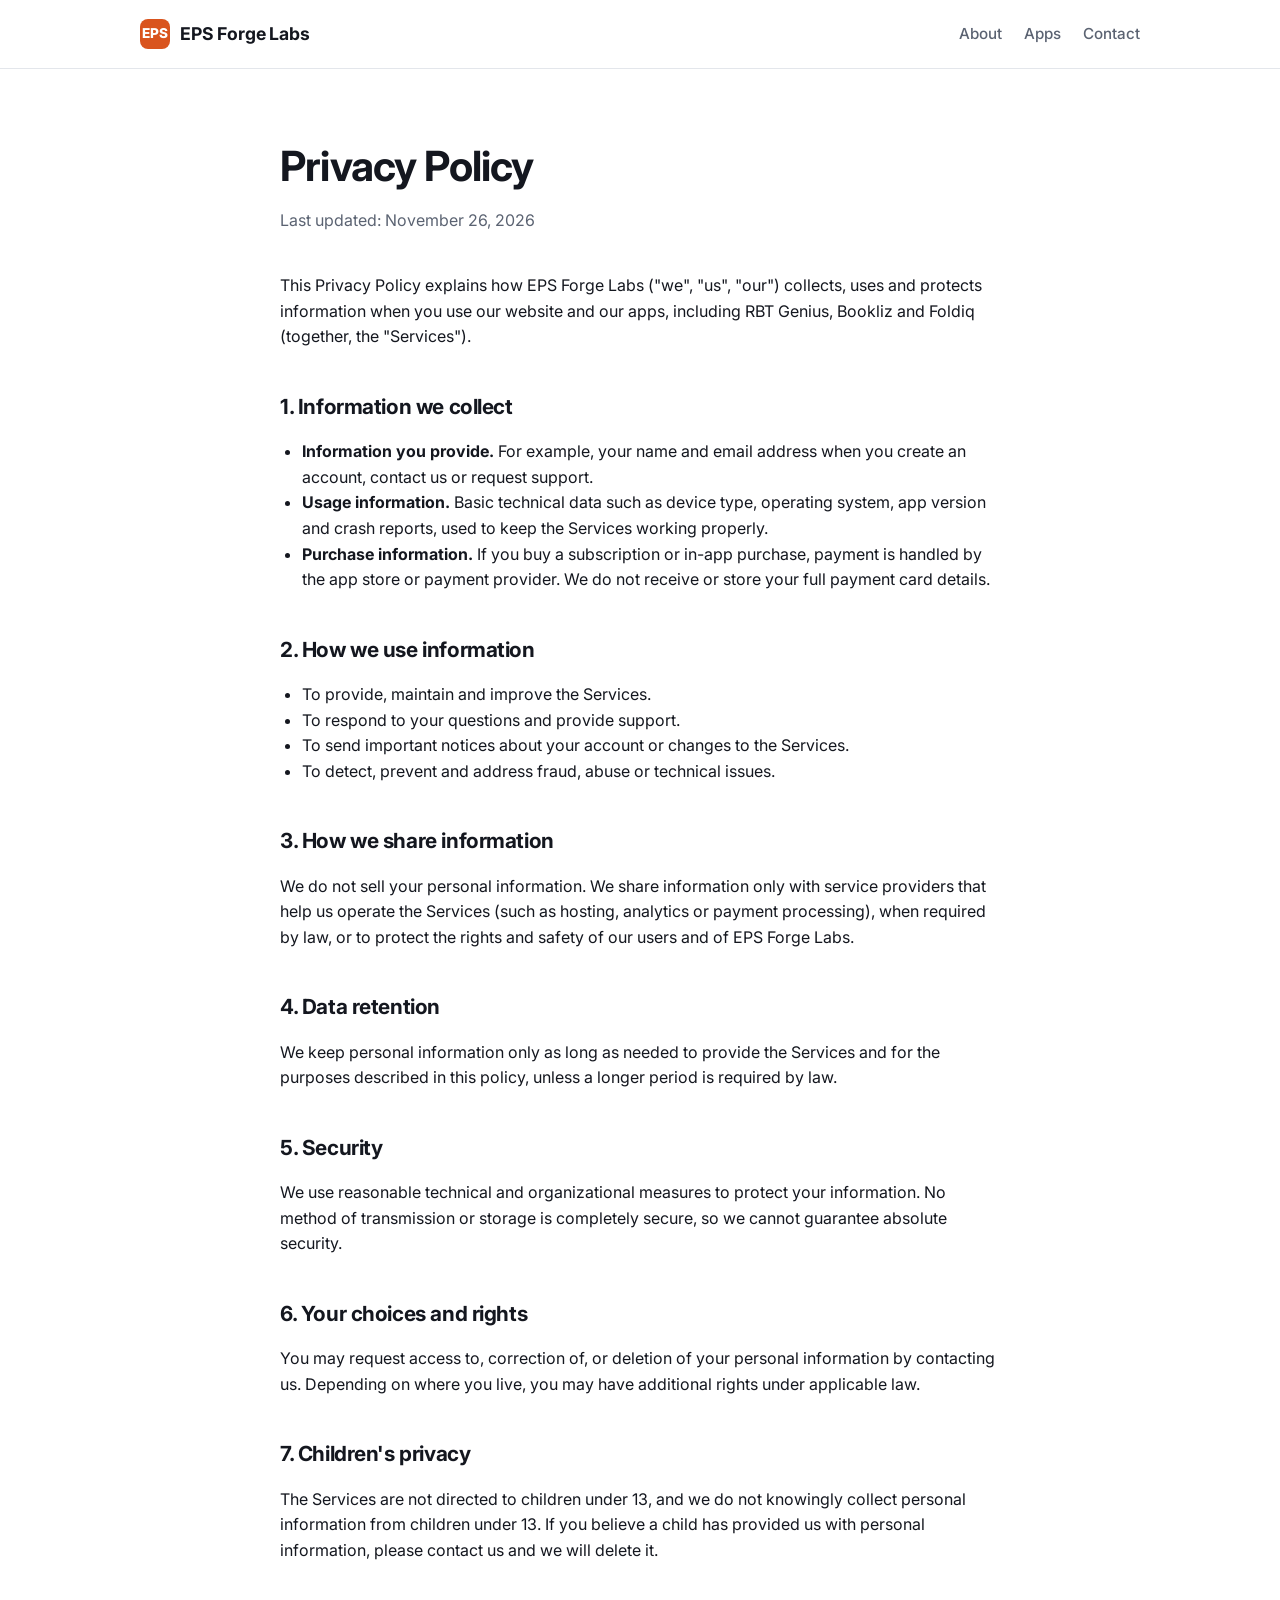
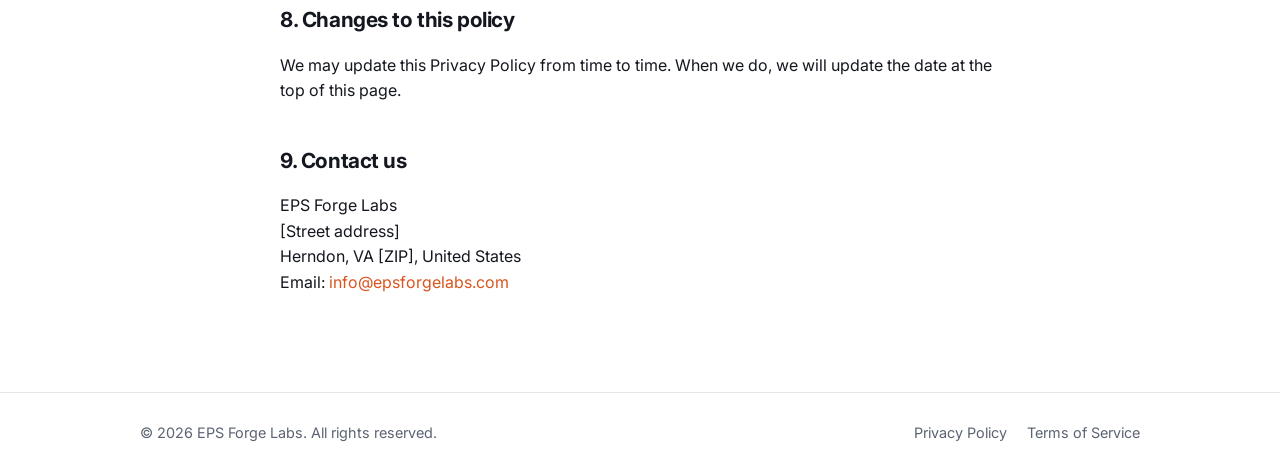
==== privacy.html @ ccbad6b0 "Initial EPS Forge Labs website" ====
<!doctype html>
<html lang="en">
<head>
  <meta charset="utf-8">
  <meta name="viewport" content="width=device-width, initial-scale=1">
  <title>Privacy Policy | EPS Forge Labs</title>
  <link rel="preconnect" href="https://fonts.googleapis.com">
  <link rel="preconnect" href="https://fonts.gstatic.com" crossorigin>
  <link href="https://fonts.googleapis.com/css2?family=Inter:wght@400;500;600;700;800&display=swap" rel="stylesheet">
  <link rel="stylesheet" href="styles.css">
</head>
<body>
  <header class="site-header">
    <div class="container">
      <a class="brand" href="index.html"><span class="brand-mark">EPS</span>EPS Forge Labs</a>
      <nav class="nav">
        <a href="index.html#about">About</a>
        <a href="index.html#apps">Apps</a>
        <a href="index.html#contact">Contact</a>
      </nav>
    </div>
  </header>
  <main class="legal">
    <div class="container">
      <h1>Privacy Policy</h1>
      <p class="updated">Last updated: November 26, 2026</p>
      <!-- TODO: revisar este texto (idealmente con un abogado) y ajustarlo a los datos que realmente recoge cada app -->
      <p>This Privacy Policy explains how EPS Forge Labs ("we", "us", "our") collects, uses and protects information when you use our website and our apps, including RBT Genius, Bookliz and Foldiq (together, the "Services").</p>

      <h2>1. Information we collect</h2>
      <ul>
        <li><strong>Information you provide.</strong> For example, your name and email address when you create an account, contact us or request support.</li>
        <li><strong>Usage information.</strong> Basic technical data such as device type, operating system, app version and crash reports, used to keep the Services working properly.</li>
        <li><strong>Purchase information.</strong> If you buy a subscription or in-app purchase, payment is handled by the app store or payment provider. We do not receive or store your full payment card details.</li>
      </ul>

      <h2>2. How we use information</h2>
      <ul>
        <li>To provide, maintain and improve the Services.</li>
        <li>To respond to your questions and provide support.</li>
        <li>To send important notices about your account or changes to the Services.</li>
        <li>To detect, prevent and address fraud, abuse or technical issues.</li>
      </ul>

      <h2>3. How we share information</h2>
      <p>We do not sell your personal information. We share information only with service providers that help us operate the Services (such as hosting, analytics or payment processing), when required by law, or to protect the rights and safety of our users and of EPS Forge Labs.</p>

      <h2>4. Data retention</h2>
      <p>We keep personal information only as long as needed to provide the Services and for the purposes described in this policy, unless a longer period is required by law.</p>

      <h2>5. Security</h2>
      <p>We use reasonable technical and organizational measures to protect your information. No method of transmission or storage is completely secure, so we cannot guarantee absolute security.</p>

      <h2>6. Your choices and rights</h2>
      <p>You may request access to, correction of, or deletion of your personal information by contacting us. Depending on where you live, you may have additional rights under applicable law.</p>

      <h2>7. Children's privacy</h2>
      <p>The Services are not directed to children under 13, and we do not knowingly collect personal information from children under 13. If you believe a child has provided us with personal information, please contact us and we will delete it.</p>

      <h2>8. Changes to this policy</h2>
      <p>We may update this Privacy Policy from time to time. When we do, we will update the date at the top of this page.</p>

      <h2>9. Contact us</h2>
      <p>EPS Forge Labs<br>[Street address]<br>Herndon, VA [ZIP], United States<br>Email: <a href="mailto:info@epsforgelabs.com">info@epsforgelabs.com</a></p>
    </div>
  </main>
  <footer class="site-footer">
    <div class="container">
      <span>&copy; <span id="year">2026</span> EPS Forge Labs. All rights reserved.</span>
      <nav>
        <a href="privacy.html">Privacy Policy</a>
        <a href="terms.html">Terms of Service</a>
      </nav>
    </div>
  </footer>
  <script>document.getElementById('year').textContent = new Date().getFullYear();</script>
</body>
</html>
---- styles.css ----
:root {
  --bg: #ffffff;
  --surface: #f6f7f9;
  --text: #14171f;
  --muted: #5b6372;
  --border: #e3e6eb;
  --accent: #d9541e;
  --accent-ink: #ffffff;
  --radius: 14px;
  --max: 1040px;
}
@media (prefers-color-scheme: dark) {
  :root {
    --bg: #0e1015;
    --surface: #171a21;
    --text: #eef0f4;
    --muted: #9aa3b2;
    --border: #262a33;
    --accent: #f0703a;
  }
}
* { box-sizing: border-box; }
html { scroll-behavior: smooth; }
body {
  margin: 0;
  font-family: "Inter", system-ui, -apple-system, "Segoe UI", Roboto, sans-serif;
  background: var(--bg);
  color: var(--text);
  line-height: 1.6;
  -webkit-font-smoothing: antialiased;
}
a { color: var(--accent); text-decoration: none; }
a:hover { text-decoration: underline; }
.container { max-width: var(--max); margin: 0 auto; padding: 0 20px; }

/* Header */
.site-header { border-bottom: 1px solid var(--border); }
.site-header .container { display: flex; align-items: center; justify-content: space-between; height: 68px; }
.brand { display: flex; align-items: center; gap: 10px; font-weight: 700; font-size: 1.1rem; color: var(--text); letter-spacing: -0.01em; }
.brand:hover { text-decoration: none; }
.brand-mark { width: 30px; height: 30px; border-radius: 8px; background: var(--accent); color: var(--accent-ink); display: grid; place-items: center; font-size: 0.85rem; font-weight: 800; }
.nav { display: flex; gap: 22px; }
.nav a { color: var(--muted); font-size: 0.95rem; font-weight: 500; }
.nav a:hover { color: var(--text); text-decoration: none; }

/* Hero */
.hero { padding: 96px 0 72px; }
.hero .eyebrow, .eyebrow { color: var(--accent); font-weight: 600; font-size: 0.85rem; text-transform: uppercase; letter-spacing: 0.08em; margin: 0 0 14px; font-size: 0.85rem; }
.hero h1 { font-size: clamp(2.1rem, 5vw, 3.4rem); line-height: 1.1; letter-spacing: -0.03em; margin: 0 0 20px; max-width: 760px; }
.hero p { font-size: 1.15rem; color: var(--muted); max-width: 640px; margin: 0 0 32px; }
.btn { display: inline-block; background: var(--accent); color: var(--accent-ink); padding: 12px 22px; border-radius: 10px; font-weight: 600; }
.btn:hover { text-decoration: none; opacity: 0.92; }

/* Sections */
section { padding: 72px 0; }
.section-alt { background: var(--surface); border-top: 1px solid var(--border); border-bottom: 1px solid var(--border); }
h2 { font-size: clamp(1.6rem, 3vw, 2.1rem); letter-spacing: -0.02em; margin: 0 0 12px; }
.section-lead { color: var(--muted); margin: 0 0 40px; max-width: 620px; }

/* App cards */
.apps { display: grid; grid-template-columns: repeat(auto-fit, minmax(260px, 1fr)); gap: 20px; }
.card { background: var(--bg); border: 1px solid var(--border); border-radius: var(--radius); padding: 28px; display: flex; flex-direction: column; }
.card-icon { width: 48px; height: 48px; border-radius: 12px; background: var(--surface); border: 1px solid var(--border); display: grid; place-items: center; font-weight: 800; color: var(--accent); margin-bottom: 18px; }
.card h3 { margin: 0 0 8px; font-size: 1.2rem; }
.card p { color: var(--muted); margin: 0 0 22px; flex: 1; }
.card-link { font-weight: 600; }

/* Contact */
.contact { display: grid; grid-template-columns: repeat(auto-fit, minmax(240px, 1fr)); gap: 20px; }
.contact-item { border: 1px solid var(--border); border-radius: var(--radius); padding: 24px; }
.contact-item h3 { margin: 0 0 6px; font-size: 0.85rem; text-transform: uppercase; letter-spacing: 0.08em; color: var(--muted); }
.contact-item p, .contact-item address { margin: 0; font-style: normal; font-size: 1.05rem; }

/* Footer */
.site-footer { border-top: 1px solid var(--border); padding: 28px 0; color: var(--muted); font-size: 0.9rem; }
.site-footer .container { display: flex; flex-wrap: wrap; gap: 12px; justify-content: space-between; }
.site-footer nav { display: flex; gap: 20px; }
.site-footer a { color: var(--muted); }

/* Legal pages */
.legal { padding: 64px 0 80px; }
.legal .container { max-width: 760px; }
.legal h1 { font-size: clamp(1.9rem, 4vw, 2.6rem); letter-spacing: -0.02em; margin: 0 0 8px; }
.legal .updated { color: var(--muted); margin: 0 0 40px; }
.legal h2 { font-size: 1.3rem; margin: 40px 0 10px; }
.legal p, .legal li { color: var(--text); }
.legal ul { padding-left: 22px; }

@media (max-width: 600px) {
  .nav { gap: 14px; }
  .nav a { font-size: 0.88rem; }
  .hero { padding: 64px 0 48px; }
  section { padding: 56px 0; }
}
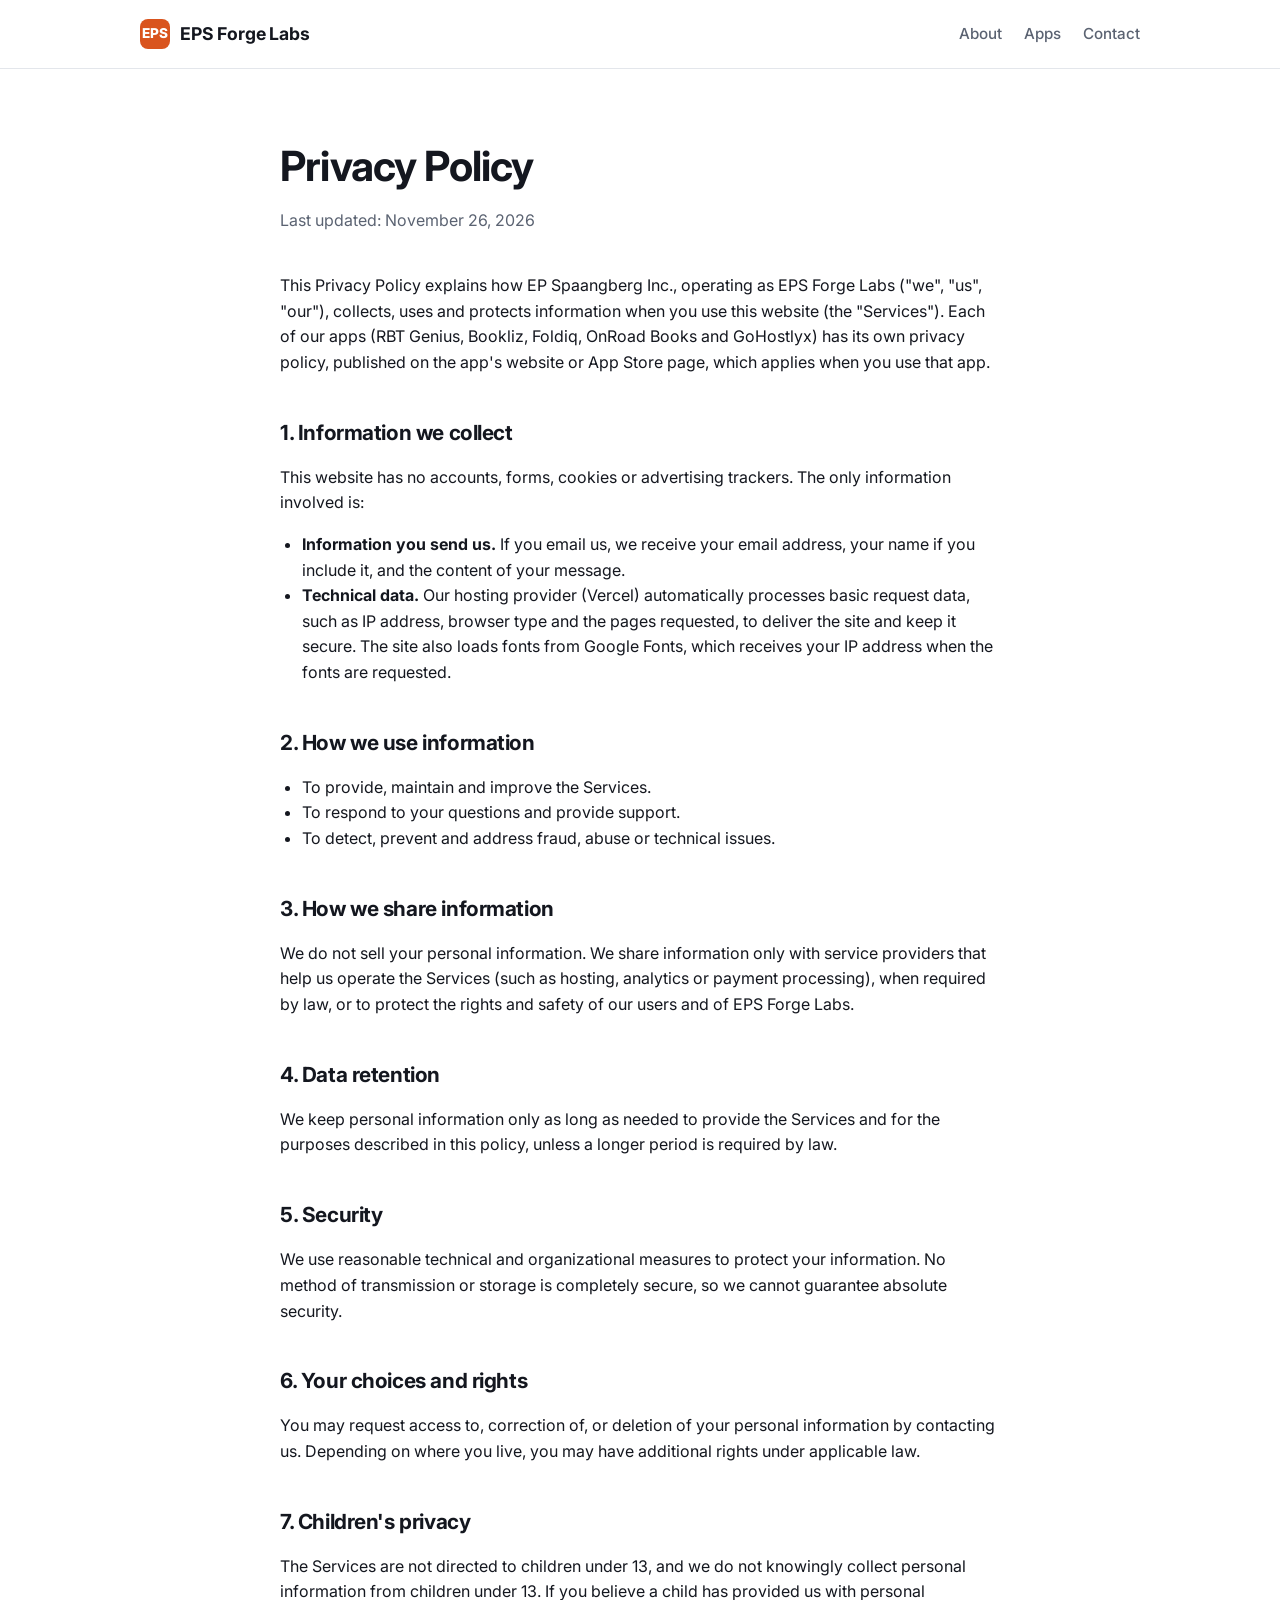
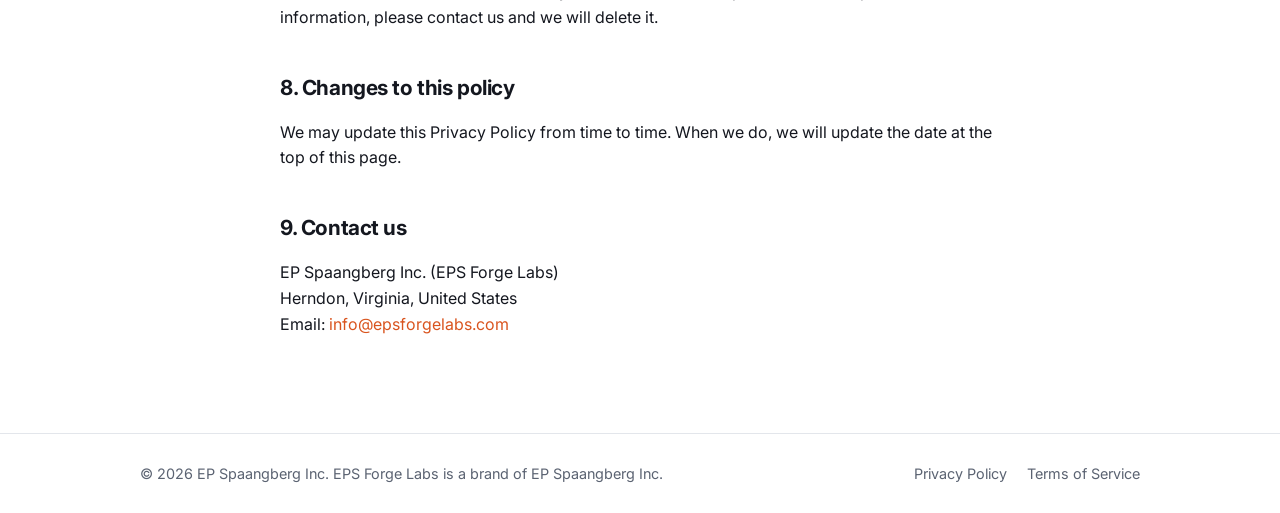
==== commit deaf4be8: "Initial site" ====
--- a/privacy.html
+++ b/privacy.html
@@ -24,22 +24,21 @@
     <div class="container">
       <h1>Privacy Policy</h1>
       <p class="updated">Last updated: November 26, 2026</p>
-      <!-- TODO: revisar este texto (idealmente con un abogado) y ajustarlo a los datos que realmente recoge cada app -->
-      <p>This Privacy Policy explains how EPS Forge Labs ("we", "us", "our") collects, uses and protects information when you use our website and our apps, including RBT Genius, Bookliz and Foldiq (together, the "Services").</p>
+      <!-- TODO: revisar este texto (idealmente con un abogado) antes de publicarlo -->
+      <p>This Privacy Policy explains how EP Spaangberg Inc., operating as EPS Forge Labs ("we", "us", "our"), collects, uses and protects information when you use this website (the "Services"). Each of our apps (RBT Genius, Bookliz, Foldiq, OnRoad Books and GoHostlyx) has its own privacy policy, published on the app's website or App Store page, which applies when you use that app.</p>
 
       <h2>1. Information we collect</h2>
+      <p>This website has no accounts, forms, cookies or advertising trackers. The only information involved is:</p>
       <ul>
-        <li><strong>Information you provide.</strong> For example, your name and email address when you create an account, contact us or request support.</li>
-        <li><strong>Usage information.</strong> Basic technical data such as device type, operating system, app version and crash reports, used to keep the Services working properly.</li>
-        <li><strong>Purchase information.</strong> If you buy a subscription or in-app purchase, payment is handled by the app store or payment provider. We do not receive or store your full payment card details.</li>
+        <li><strong>Information you send us.</strong> If you email us, we receive your email address, your name if you include it, and the content of your message.</li>
+        <li><strong>Technical data.</strong> Our hosting provider (Vercel) automatically processes basic request data, such as IP address, browser type and the pages requested, to deliver the site and keep it secure. The site also loads fonts from Google Fonts, which receives your IP address when the fonts are requested.</li>
       </ul>
 
       <h2>2. How we use information</h2>
       <ul>
         <li>To provide, maintain and improve the Services.</li>
         <li>To respond to your questions and provide support.</li>
-        <li>To send important notices about your account or changes to the Services.</li>
-        <li>To detect, prevent and address fraud, abuse or technical issues.</li>
+                <li>To detect, prevent and address fraud, abuse or technical issues.</li>
       </ul>
 
       <h2>3. How we share information</h2>
@@ -61,12 +60,12 @@
       <p>We may update this Privacy Policy from time to time. When we do, we will update the date at the top of this page.</p>
 
       <h2>9. Contact us</h2>
-      <p>EPS Forge Labs<br>[Street address]<br>Herndon, VA [ZIP], United States<br>Email: <a href="mailto:info@epsforgelabs.com">info@epsforgelabs.com</a></p>
+      <p>EP Spaangberg Inc. (EPS Forge Labs)<br>Herndon, Virginia, United States<br>Email: <a href="mailto:info@epsforgelabs.com">info@epsforgelabs.com</a></p>
     </div>
   </main>
   <footer class="site-footer">
     <div class="container">
-      <span>&copy; <span id="year">2026</span> EPS Forge Labs. All rights reserved.</span>
+      <span>&copy; <span id="year">2026</span> EP Spaangberg Inc. EPS Forge Labs is a brand of EP Spaangberg Inc.</span>
       <nav>
         <a href="privacy.html">Privacy Policy</a>
         <a href="terms.html">Terms of Service</a>
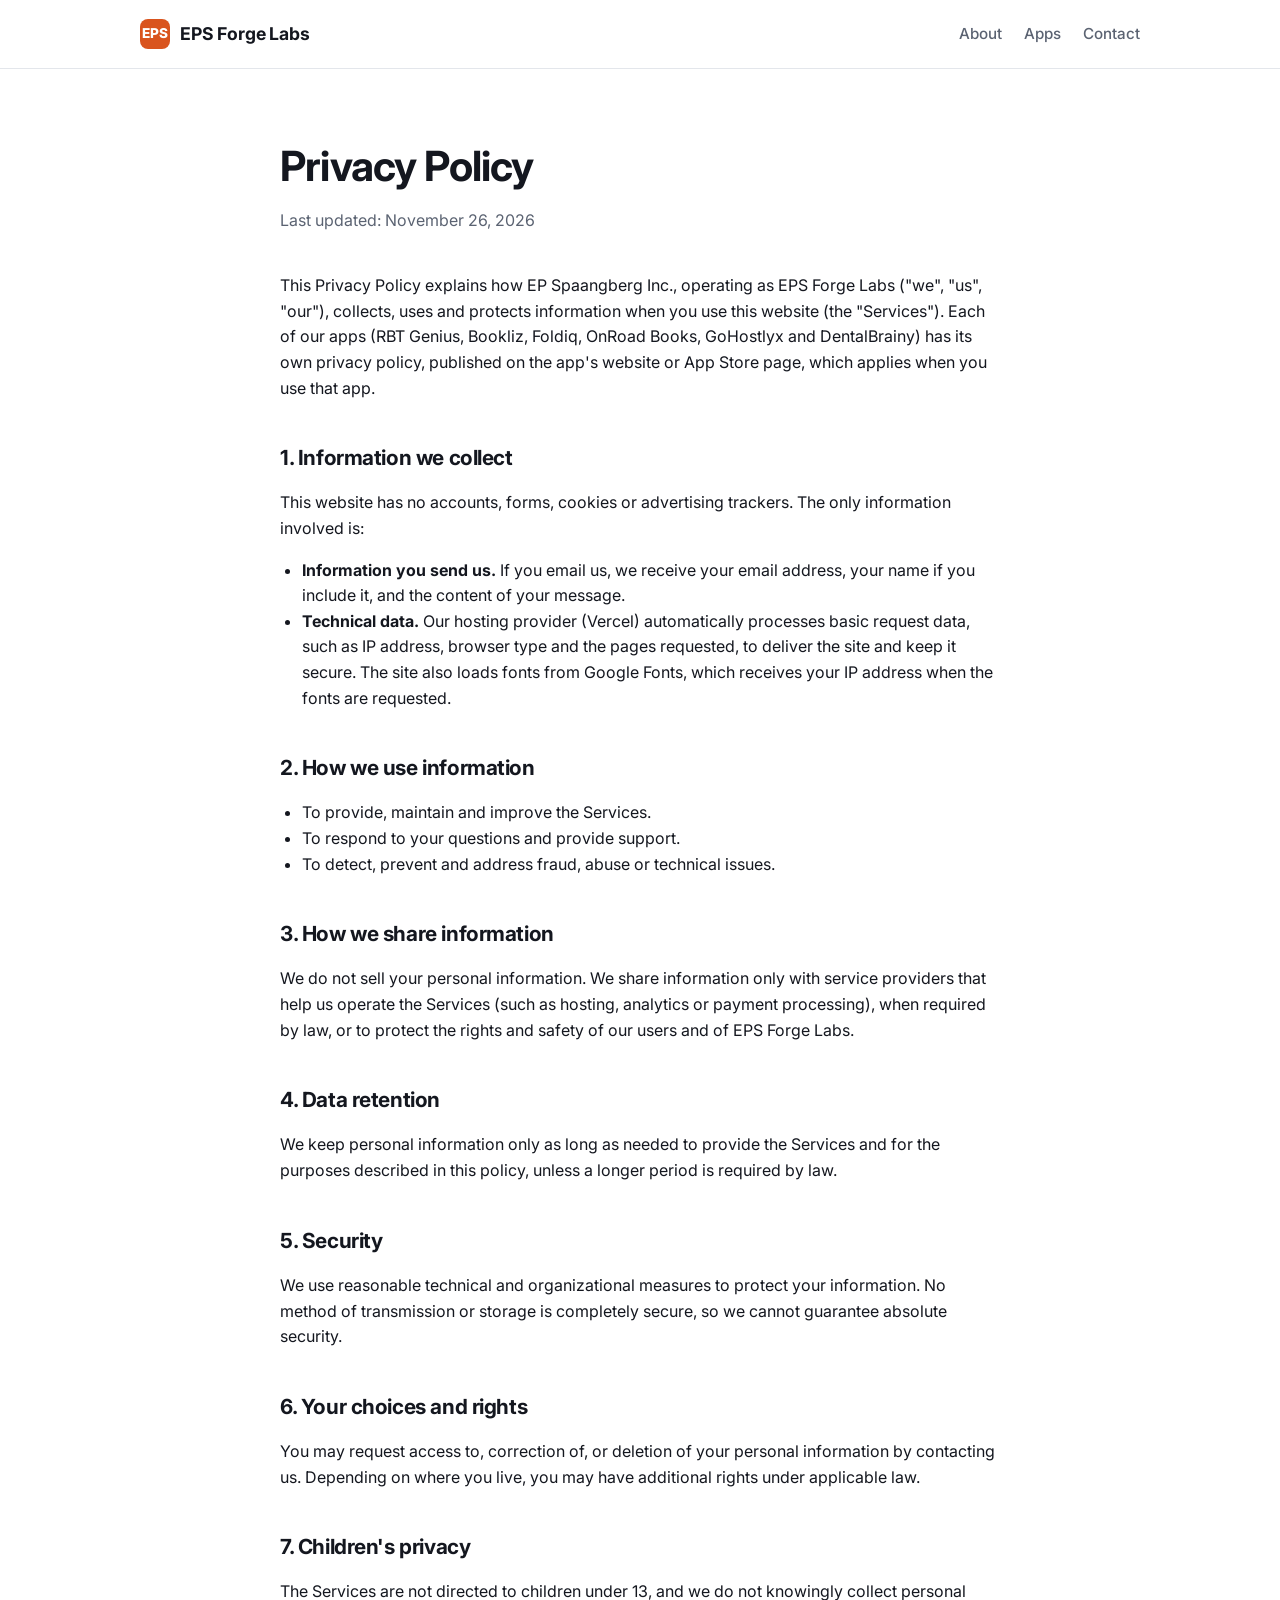
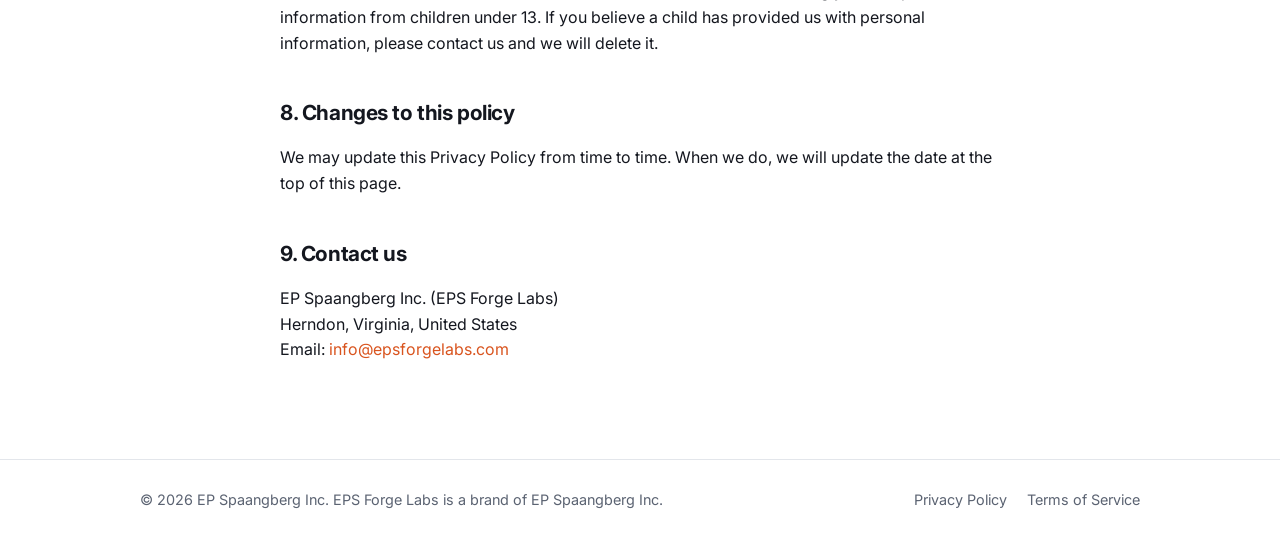
==== commit 26b091c2: "Turn the site into a studio portfolio - Add services: web apps, mobile and desktop apps, business we" ====
--- a/privacy.html
+++ b/privacy.html
@@ -25,7 +25,7 @@
       <h1>Privacy Policy</h1>
       <p class="updated">Last updated: November 26, 2026</p>
       <!-- TODO: revisar este texto (idealmente con un abogado) antes de publicarlo -->
-      <p>This Privacy Policy explains how EP Spaangberg Inc., operating as EPS Forge Labs ("we", "us", "our"), collects, uses and protects information when you use this website (the "Services"). Each of our apps (RBT Genius, Bookliz, Foldiq, OnRoad Books and GoHostlyx) has its own privacy policy, published on the app's website or App Store page, which applies when you use that app.</p>
+      <p>This Privacy Policy explains how EP Spaangberg Inc., operating as EPS Forge Labs ("we", "us", "our"), collects, uses and protects information when you use this website (the "Services"). Each of our apps (RBT Genius, Bookliz, Foldiq, OnRoad Books, GoHostlyx and DentalBrainy) has its own privacy policy, published on the app's website or App Store page, which applies when you use that app.</p>
 
       <h2>1. Information we collect</h2>
       <p>This website has no accounts, forms, cookies or advertising trackers. The only information involved is:</p>
--- a/styles.css
+++ b/styles.css
@@ -57,8 +57,34 @@
 h2 { font-size: clamp(1.6rem, 3vw, 2.1rem); letter-spacing: -0.02em; margin: 0 0 12px; }
 .section-lead { color: var(--muted); margin: 0 0 40px; max-width: 620px; }
 
-/* App cards */
-.apps { display: grid; grid-template-columns: repeat(auto-fit, minmax(260px, 1fr)); gap: 20px; }
+/* Hero extras */
+.hero-actions { display: flex; flex-wrap: wrap; gap: 12px; }
+.btn-secondary { background: transparent; color: var(--text); border: 1px solid var(--border); }
+.btn-secondary:hover { opacity: 1; border-color: var(--muted); }
+.stats { list-style: none; padding: 0; margin: 48px 0 0; display: flex; flex-wrap: wrap; gap: 16px 48px; }
+.stats li { display: flex; align-items: baseline; gap: 10px; color: var(--muted); }
+.stats strong { font-size: 1.9rem; letter-spacing: -0.02em; color: var(--text); }
+
+/* Grids and cards */
+.grid { display: grid; gap: 20px; }
+.apps { grid-template-columns: repeat(auto-fill, minmax(280px, 1fr)); }
+.services { grid-template-columns: repeat(auto-fill, minmax(220px, 1fr)); }
+.work { grid-template-columns: repeat(auto-fill, minmax(420px, 1fr)); }
+.subhead { font-size: 1.15rem; margin: 48px 0 18px; color: var(--muted); font-weight: 600; }
+.card-top { display: flex; align-items: flex-start; justify-content: space-between; }
+.badge { display: inline-block; font-size: 0.75rem; font-weight: 600; padding: 3px 10px; border-radius: 999px; border: 1px solid var(--border); color: var(--muted); background: var(--surface); white-space: nowrap; }
+.badge-live { color: #1f8a4c; border-color: rgba(31, 138, 76, 0.35); background: rgba(31, 138, 76, 0.08); }
+.platform { font-size: 0.85rem; font-weight: 600; color: var(--muted) !important; margin: -4px 0 10px !important; flex: 0 !important; }
+.card-muted { background: transparent; border-style: dashed; }
+.section-alt .card { background: var(--bg); }
+
+/* Work */
+.work-card { background: var(--bg); border: 1px solid var(--border); border-radius: var(--radius); overflow: hidden; display: flex; flex-direction: column; }
+.work-card img { display: block; width: 100%; height: auto; aspect-ratio: 16 / 10; object-fit: cover; object-position: top; border-bottom: 1px solid var(--border); }
+.work-body { padding: 24px 26px 26px; display: flex; flex-direction: column; flex: 1; align-items: flex-start; }
+.work-body h3 { margin: 0 0 8px; font-size: 1.2rem; }
+.work-body p { color: var(--muted); margin: 0 0 12px; }
+.work-body .tech { font-size: 0.85rem; font-weight: 600; margin-bottom: 18px; flex: 1; }
 .card { background: var(--bg); border: 1px solid var(--border); border-radius: var(--radius); padding: 28px; display: flex; flex-direction: column; }
 .card-icon { width: 48px; height: 48px; border-radius: 12px; background: var(--surface); border: 1px solid var(--border); display: grid; place-items: center; font-weight: 800; color: var(--accent); margin-bottom: 18px; }
 .card h3 { margin: 0 0 8px; font-size: 1.2rem; }
@@ -87,8 +113,16 @@
 .legal ul { padding-left: 22px; }
 
 @media (max-width: 600px) {
-  .nav { gap: 14px; }
-  .nav a { font-size: 0.88rem; }
+  .site-header .container { flex-wrap: wrap; height: auto; padding-top: 14px; padding-bottom: 12px; row-gap: 8px; }
+  .brand { white-space: nowrap; }
+  .nav { gap: 18px; width: 100%; }
+  .nav a { font-size: 0.9rem; }
   .hero { padding: 64px 0 48px; }
   section { padding: 56px 0; }
+  .work { grid-template-columns: 1fr; }
+  .stats { gap: 12px 28px; }
 }
+
+@media (prefers-color-scheme: dark) {
+  .badge-live { color: #4fd18b; border-color: rgba(79, 209, 139, 0.35); background: rgba(79, 209, 139, 0.1); }
+}
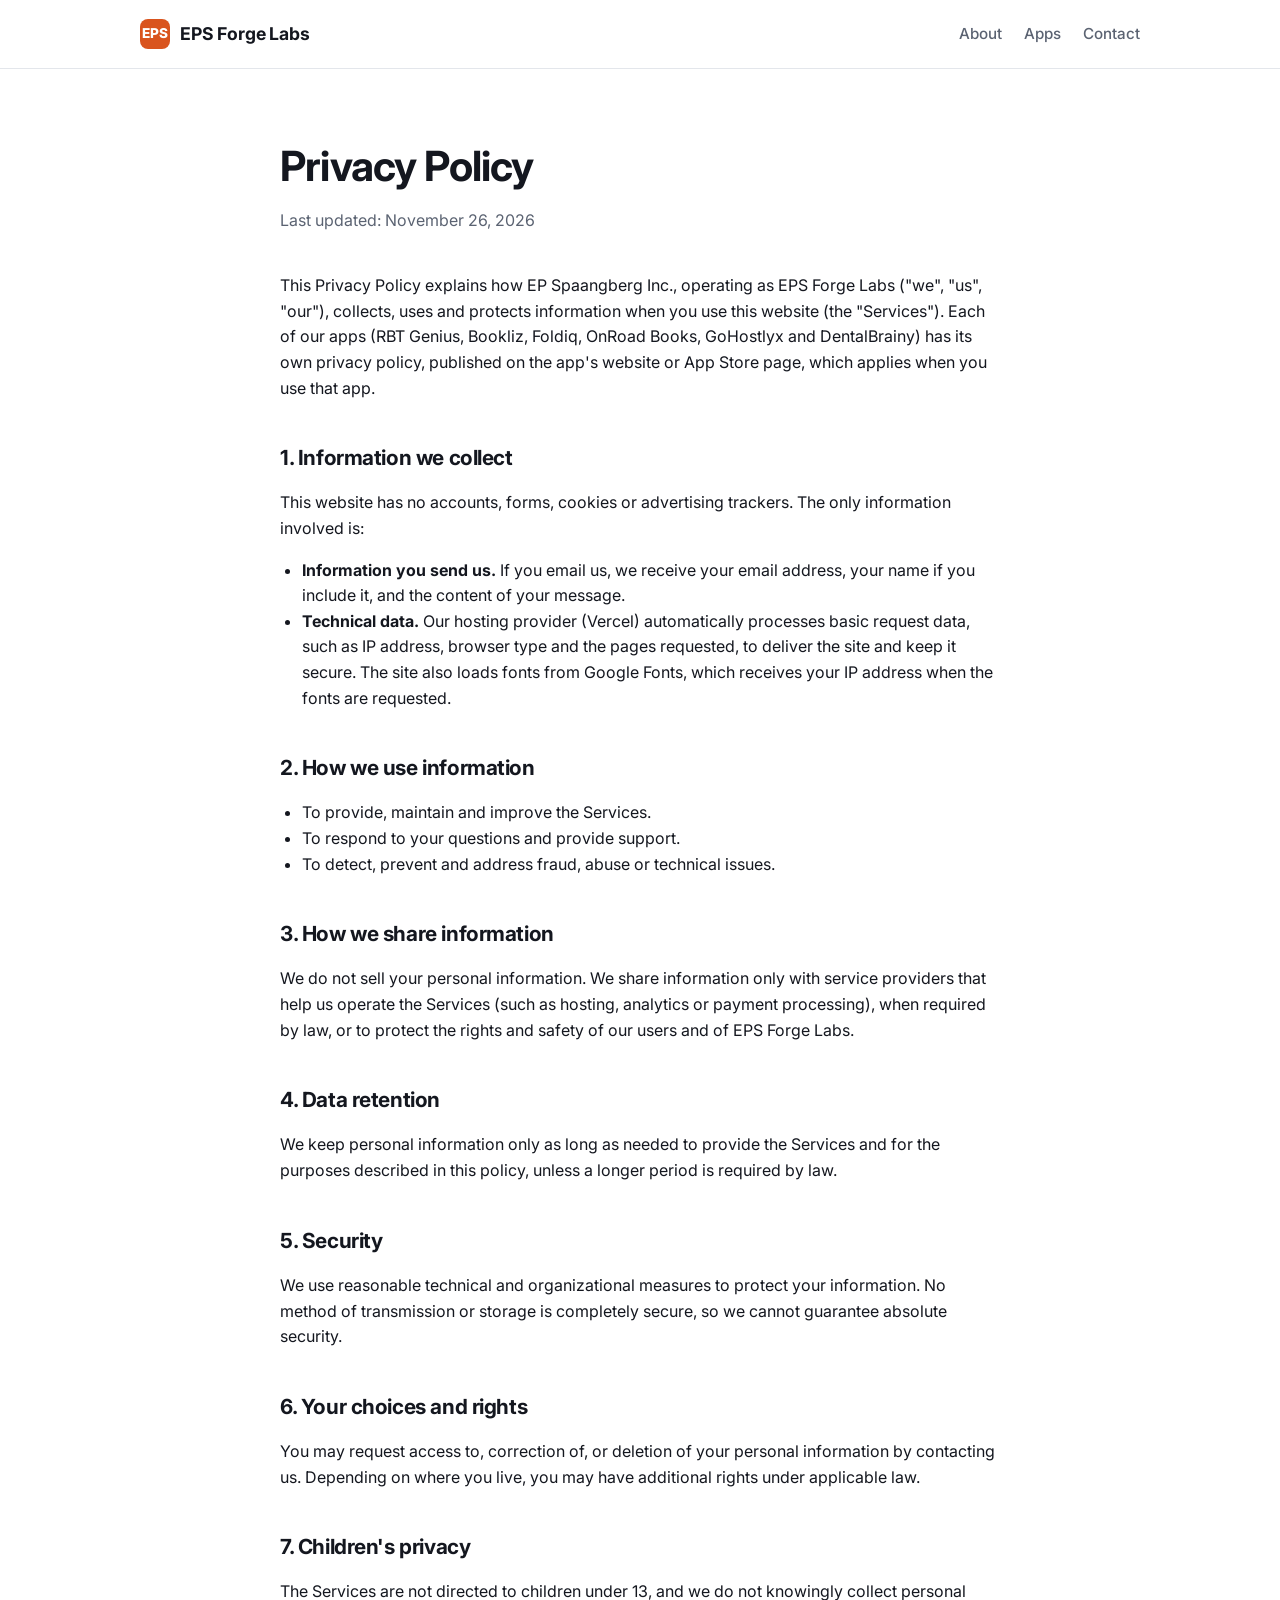
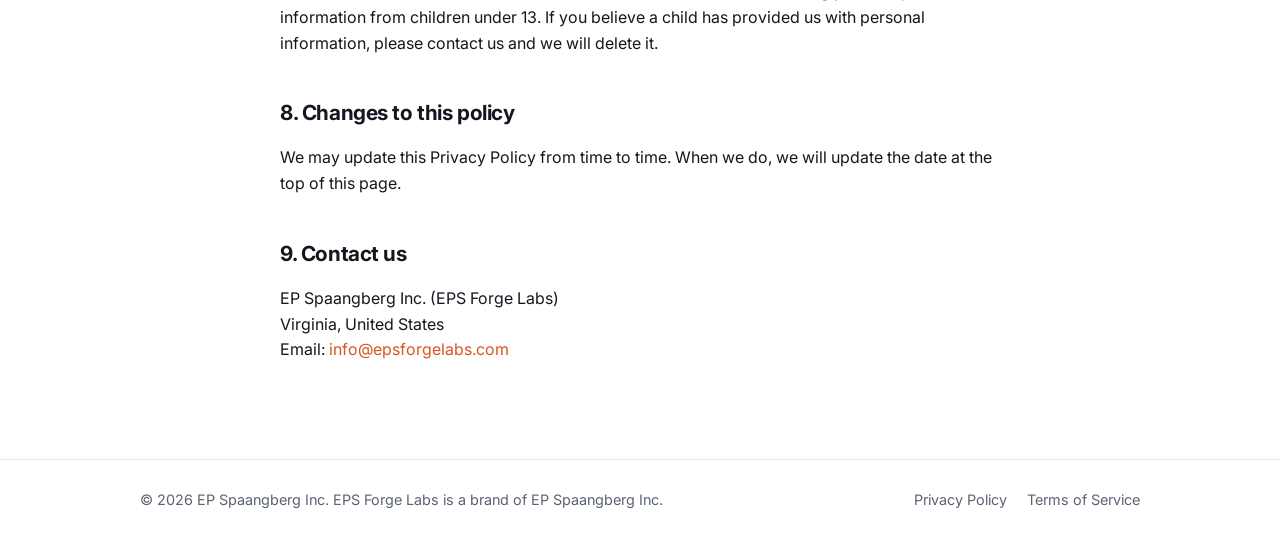
==== commit 62e7ba38: "Drop the city and the location card from the site Keep only Virginia as the state. The contact secti" ====
--- a/privacy.html
+++ b/privacy.html
@@ -60,7 +60,7 @@
       <p>We may update this Privacy Policy from time to time. When we do, we will update the date at the top of this page.</p>
 
       <h2>9. Contact us</h2>
-      <p>EP Spaangberg Inc. (EPS Forge Labs)<br>Herndon, Virginia, United States<br>Email: <a href="mailto:info@epsforgelabs.com">info@epsforgelabs.com</a></p>
+      <p>EP Spaangberg Inc. (EPS Forge Labs)<br>Virginia, United States<br>Email: <a href="mailto:info@epsforgelabs.com">info@epsforgelabs.com</a></p>
     </div>
   </main>
   <footer class="site-footer">
--- a/styles.css
+++ b/styles.css
@@ -92,10 +92,10 @@
 .card-link { font-weight: 600; }
 
 /* Contact */
-.contact { display: grid; grid-template-columns: repeat(auto-fit, minmax(240px, 1fr)); gap: 20px; }
+.contact { display: grid; grid-template-columns: repeat(auto-fill, minmax(240px, 1fr)); gap: 20px; }
 .contact-item { border: 1px solid var(--border); border-radius: var(--radius); padding: 24px; }
 .contact-item h3 { margin: 0 0 6px; font-size: 0.85rem; text-transform: uppercase; letter-spacing: 0.08em; color: var(--muted); }
-.contact-item p, .contact-item address { margin: 0; font-style: normal; font-size: 1.05rem; }
+.contact-item p { margin: 0; font-style: normal; font-size: 1.05rem; }
 
 /* Footer */
 .site-footer { border-top: 1px solid var(--border); padding: 28px 0; color: var(--muted); font-size: 0.9rem; }
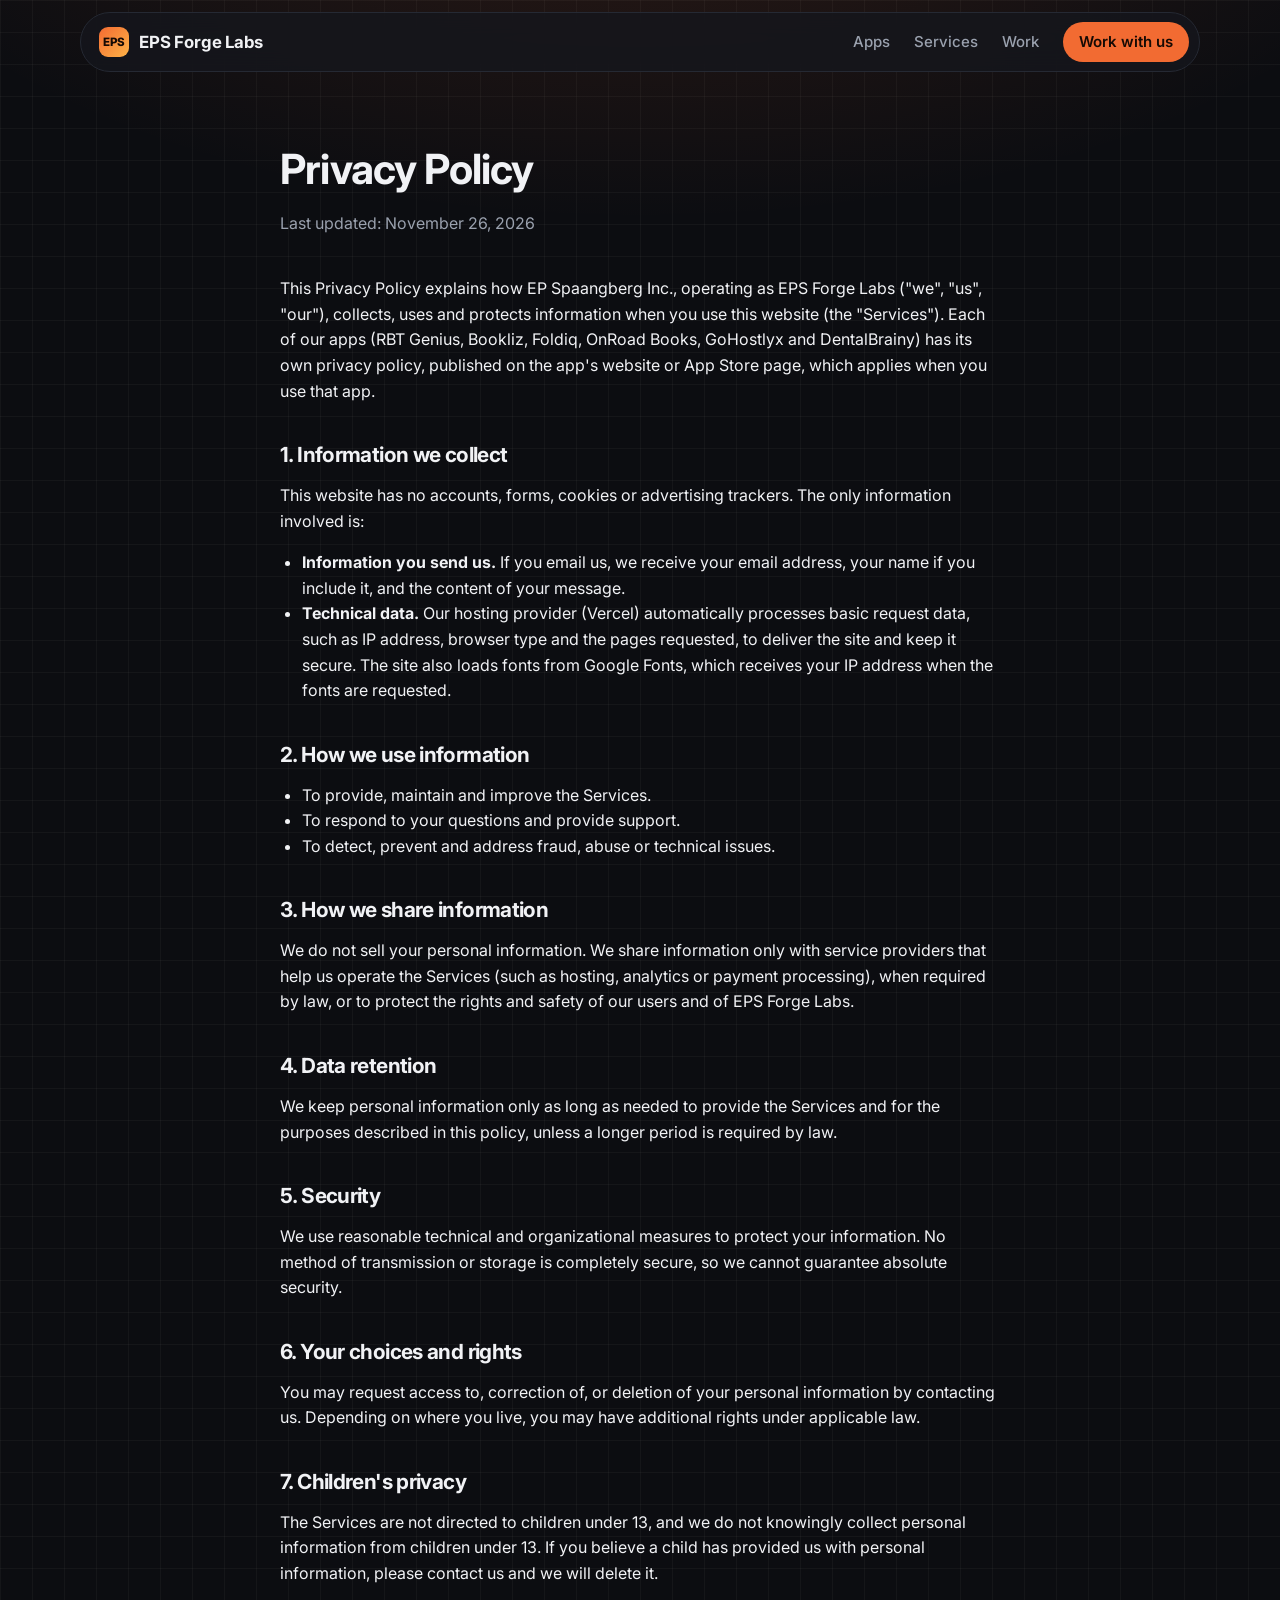
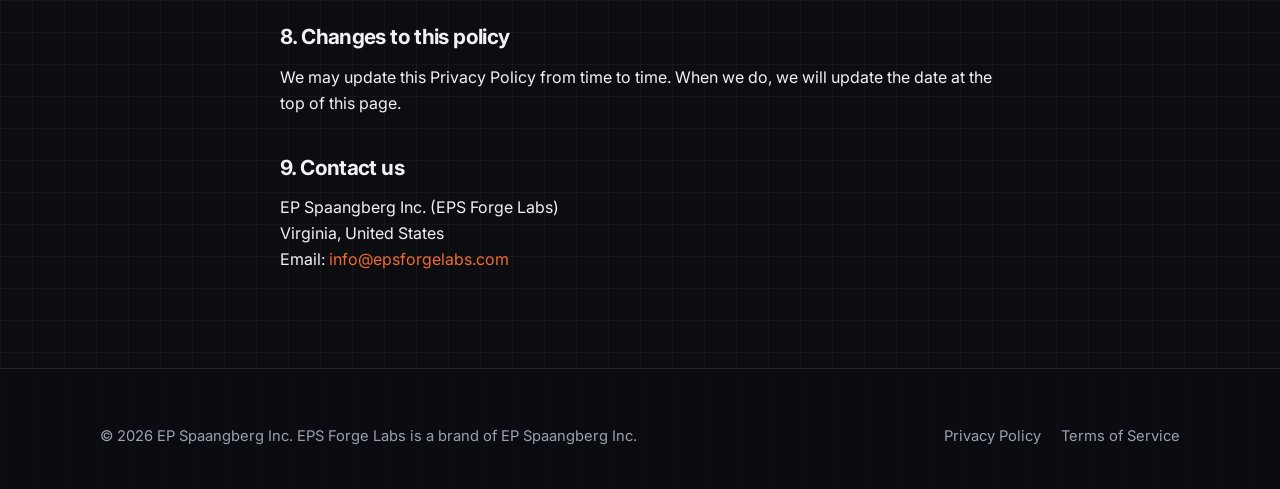
==== commit 4b90d7f5: "Redesign the site around an app icon grid - Dark studio look with a pill navigation bar and a "Work " ====
--- a/privacy.html
+++ b/privacy.html
@@ -14,9 +14,10 @@
     <div class="container">
       <a class="brand" href="index.html"><span class="brand-mark">EPS</span>EPS Forge Labs</a>
       <nav class="nav">
-        <a href="index.html#about">About</a>
         <a href="index.html#apps">Apps</a>
-        <a href="index.html#contact">Contact</a>
+        <a href="index.html#services">Services</a>
+        <a href="index.html#work">Work</a>
+        <a class="nav-cta" href="index.html#contact">Work with us</a>
       </nav>
     </div>
   </header>
--- a/styles.css
+++ b/styles.css
@@ -1,30 +1,29 @@
 :root {
-  --bg: #ffffff;
-  --surface: #f6f7f9;
-  --text: #14171f;
-  --muted: #5b6372;
-  --border: #e3e6eb;
-  --accent: #d9541e;
-  --accent-ink: #ffffff;
-  --radius: 14px;
-  --max: 1040px;
-}
-@media (prefers-color-scheme: dark) {
-  :root {
-    --bg: #0e1015;
-    --surface: #171a21;
-    --text: #eef0f4;
-    --muted: #9aa3b2;
-    --border: #262a33;
-    --accent: #f0703a;
-  }
+  --bg: #0c0d11;
+  --surface: #15171d;
+  --surface-2: #1b1e26;
+  --text: #f1f2f5;
+  --muted: #9aa1ae;
+  --border: #252933;
+  --accent: #f26b32;
+  --accent-2: #ffb347;
+  --accent-ink: #160a04;
+  --live: #4fd18b;
+  --radius: 18px;
+  --max: 1120px;
+  color-scheme: dark;
 }
 * { box-sizing: border-box; }
-html { scroll-behavior: smooth; }
+html { scroll-behavior: smooth; scroll-padding-top: 90px; }
 body {
   margin: 0;
   font-family: "Inter", system-ui, -apple-system, "Segoe UI", Roboto, sans-serif;
-  background: var(--bg);
+  background-color: var(--bg);
+  background-image:
+    radial-gradient(1200px 600px at 50% -200px, rgba(242, 107, 50, 0.16), transparent 70%),
+    linear-gradient(rgba(255, 255, 255, 0.035) 1px, transparent 1px),
+    linear-gradient(90deg, rgba(255, 255, 255, 0.035) 1px, transparent 1px);
+  background-size: auto, 32px 32px, 32px 32px;
   color: var(--text);
   line-height: 1.6;
   -webkit-font-smoothing: antialiased;
@@ -32,76 +31,102 @@
 a { color: var(--accent); text-decoration: none; }
 a:hover { text-decoration: underline; }
 .container { max-width: var(--max); margin: 0 auto; padding: 0 20px; }
+.accent { background: linear-gradient(90deg, var(--accent), var(--accent-2)); -webkit-background-clip: text; background-clip: text; color: transparent; }
 
 /* Header */
-.site-header { border-bottom: 1px solid var(--border); }
-.site-header .container { display: flex; align-items: center; justify-content: space-between; height: 68px; }
-.brand { display: flex; align-items: center; gap: 10px; font-weight: 700; font-size: 1.1rem; color: var(--text); letter-spacing: -0.01em; }
+.site-header { position: sticky; top: 12px; z-index: 10; padding: 0 12px; }
+.site-header .container {
+  display: flex; align-items: center; justify-content: space-between; gap: 16px;
+  height: 60px; padding: 0 10px 0 18px; margin-top: 12px;
+  background: rgba(21, 23, 29, 0.82); backdrop-filter: blur(12px); -webkit-backdrop-filter: blur(12px);
+  border: 1px solid var(--border); border-radius: 999px;
+}
+.brand { display: flex; align-items: center; gap: 10px; font-weight: 700; font-size: 1.05rem; color: var(--text); letter-spacing: -0.01em; white-space: nowrap; }
 .brand:hover { text-decoration: none; }
-.brand-mark { width: 30px; height: 30px; border-radius: 8px; background: var(--accent); color: var(--accent-ink); display: grid; place-items: center; font-size: 0.85rem; font-weight: 800; }
-.nav { display: flex; gap: 22px; }
-.nav a { color: var(--muted); font-size: 0.95rem; font-weight: 500; }
+.brand-mark { width: 30px; height: 30px; border-radius: 9px; background: linear-gradient(135deg, var(--accent), var(--accent-2)); color: var(--accent-ink); display: grid; place-items: center; font-size: 0.72rem; font-weight: 800; }
+.nav { display: flex; align-items: center; gap: 24px; }
+.nav a { color: var(--muted); font-size: 0.94rem; font-weight: 500; }
 .nav a:hover { color: var(--text); text-decoration: none; }
+.nav .nav-cta { color: var(--accent-ink); background: var(--accent); padding: 8px 16px; border-radius: 999px; font-weight: 600; }
+.nav .nav-cta:hover { color: var(--accent-ink); opacity: 0.92; }
+
+/* Buttons */
+.btn { display: inline-block; background: var(--accent); color: var(--accent-ink); padding: 12px 24px; border-radius: 999px; font-weight: 600; border: 1px solid transparent; }
+.btn:hover { text-decoration: none; opacity: 0.92; }
+.btn-secondary { background: transparent; color: var(--text); border-color: var(--border); }
+.btn-secondary:hover { opacity: 1; border-color: var(--muted); }
 
 /* Hero */
-.hero { padding: 96px 0 72px; }
-.hero .eyebrow, .eyebrow { color: var(--accent); font-weight: 600; font-size: 0.85rem; text-transform: uppercase; letter-spacing: 0.08em; margin: 0 0 14px; font-size: 0.85rem; }
-.hero h1 { font-size: clamp(2.1rem, 5vw, 3.4rem); line-height: 1.1; letter-spacing: -0.03em; margin: 0 0 20px; max-width: 760px; }
-.hero p { font-size: 1.15rem; color: var(--muted); max-width: 640px; margin: 0 0 32px; }
-.btn { display: inline-block; background: var(--accent); color: var(--accent-ink); padding: 12px 22px; border-radius: 10px; font-weight: 600; }
-.btn:hover { text-decoration: none; opacity: 0.92; }
+.hero { padding: 104px 0 80px; text-align: center; }
+.eyebrow, .hero .eyebrow { color: var(--accent); font-weight: 600; font-size: 0.8rem; text-transform: uppercase; letter-spacing: 0.12em; margin: 0 0 14px; }
+.hero h1 { font-size: clamp(2.3rem, 6vw, 4rem); line-height: 1.05; letter-spacing: -0.035em; margin: 0 auto 22px; max-width: 820px; }
+.hero p { font-size: 1.15rem; color: var(--muted); max-width: 640px; margin: 0 auto 34px; }
+.hero-actions { display: flex; flex-wrap: wrap; justify-content: center; gap: 12px; }
+.stats { list-style: none; padding: 0; margin: 56px 0 0; display: flex; flex-wrap: wrap; justify-content: center; gap: 14px 48px; }
+.stats li { display: flex; align-items: baseline; gap: 8px; color: var(--muted); }
+.stats strong { font-size: 1.9rem; letter-spacing: -0.02em; color: var(--text); }
 
 /* Sections */
-section { padding: 72px 0; }
-.section-alt { background: var(--surface); border-top: 1px solid var(--border); border-bottom: 1px solid var(--border); }
-h2 { font-size: clamp(1.6rem, 3vw, 2.1rem); letter-spacing: -0.02em; margin: 0 0 12px; }
-.section-lead { color: var(--muted); margin: 0 0 40px; max-width: 620px; }
+section { padding: 80px 0; }
+.section-head { text-align: center; margin-bottom: 40px; }
+h2 { font-size: clamp(2rem, 4vw, 2.8rem); letter-spacing: -0.03em; line-height: 1.1; margin: 0 0 12px; }
+.section-lead { color: var(--muted); margin: 0 auto; max-width: 600px; }
 
-/* Hero extras */
-.hero-actions { display: flex; flex-wrap: wrap; gap: 12px; }
-.btn-secondary { background: transparent; color: var(--text); border: 1px solid var(--border); }
-.btn-secondary:hover { opacity: 1; border-color: var(--muted); }
-.stats { list-style: none; padding: 0; margin: 48px 0 0; display: flex; flex-wrap: wrap; gap: 16px 48px; }
-.stats li { display: flex; align-items: baseline; gap: 10px; color: var(--muted); }
-.stats strong { font-size: 1.9rem; letter-spacing: -0.02em; color: var(--text); }
+/* App grid */
+.filters { display: flex; flex-wrap: wrap; justify-content: center; gap: 8px; margin: 0 0 32px; }
+.filter { font: inherit; font-size: 0.9rem; font-weight: 500; color: var(--muted); background: var(--surface); border: 1px solid var(--border); padding: 7px 16px; border-radius: 999px; cursor: pointer; }
+.filter:hover { color: var(--text); }
+.filter[aria-pressed="true"] { color: var(--bg); background: var(--text); border-color: var(--text); }
+.app-grid { display: grid; grid-template-columns: repeat(3, 1fr); gap: 20px; }
+.app-card {
+  position: relative; display: flex; flex-direction: column; align-items: center; text-align: center;
+  background: var(--surface); border: 1px solid var(--border); border-radius: var(--radius);
+  padding: 30px 22px 24px; color: var(--text);
+  transition: transform 0.18s ease, border-color 0.18s ease, background 0.18s ease;
+}
+a.app-card:hover { text-decoration: none; transform: translateY(-4px); border-color: #3a3f4c; background: var(--surface-2); }
+.app-card img { width: 120px; height: 120px; border-radius: 27px; display: block; margin-bottom: 18px; box-shadow: 0 10px 30px rgba(0, 0, 0, 0.45); }
+.app-card h3 { margin: 0 0 4px; font-size: 1.15rem; letter-spacing: -0.01em; }
+.app-card .tagline { margin: 0 0 14px; color: var(--muted); font-size: 0.93rem; line-height: 1.45; }
+.app-card .meta { margin-top: auto; display: flex; flex-wrap: wrap; justify-content: center; gap: 6px; }
+.chip { font-size: 0.74rem; font-weight: 600; padding: 3px 10px; border-radius: 999px; border: 1px solid var(--border); color: var(--muted); background: rgba(255, 255, 255, 0.03); white-space: nowrap; }
+.chip-dev { color: var(--accent-2); border-color: rgba(255, 179, 71, 0.35); background: rgba(255, 179, 71, 0.08); }
+.app-card.in-dev img { filter: saturate(0.85); opacity: 0.9; }
+.app-card[hidden] { display: none; }
 
-/* Grids and cards */
+/* Services */
 .grid { display: grid; gap: 20px; }
-.apps { grid-template-columns: repeat(auto-fill, minmax(280px, 1fr)); }
-.services { grid-template-columns: repeat(auto-fill, minmax(220px, 1fr)); }
-.work { grid-template-columns: repeat(auto-fill, minmax(420px, 1fr)); }
-.subhead { font-size: 1.15rem; margin: 48px 0 18px; color: var(--muted); font-weight: 600; }
-.card-top { display: flex; align-items: flex-start; justify-content: space-between; }
-.badge { display: inline-block; font-size: 0.75rem; font-weight: 600; padding: 3px 10px; border-radius: 999px; border: 1px solid var(--border); color: var(--muted); background: var(--surface); white-space: nowrap; }
-.badge-live { color: #1f8a4c; border-color: rgba(31, 138, 76, 0.35); background: rgba(31, 138, 76, 0.08); }
-.platform { font-size: 0.85rem; font-weight: 600; color: var(--muted) !important; margin: -4px 0 10px !important; flex: 0 !important; }
-.card-muted { background: transparent; border-style: dashed; }
-.section-alt .card { background: var(--bg); }
+.services { grid-template-columns: repeat(auto-fill, minmax(240px, 1fr)); }
+.card { background: var(--surface); border: 1px solid var(--border); border-radius: var(--radius); padding: 28px; }
+.card-icon { width: 46px; height: 46px; border-radius: 13px; background: rgba(242, 107, 50, 0.12); border: 1px solid rgba(242, 107, 50, 0.3); display: grid; place-items: center; font-weight: 800; font-size: 0.9rem; color: var(--accent); margin-bottom: 18px; }
+.card h3 { margin: 0 0 8px; font-size: 1.15rem; }
+.card p { color: var(--muted); margin: 0; }
 
 /* Work */
-.work-card { background: var(--bg); border: 1px solid var(--border); border-radius: var(--radius); overflow: hidden; display: flex; flex-direction: column; }
+.work { grid-template-columns: repeat(auto-fill, minmax(440px, 1fr)); }
+.work-card { background: var(--surface); border: 1px solid var(--border); border-radius: var(--radius); overflow: hidden; display: flex; flex-direction: column; }
 .work-card img { display: block; width: 100%; height: auto; aspect-ratio: 16 / 10; object-fit: cover; object-position: top; border-bottom: 1px solid var(--border); }
 .work-body { padding: 24px 26px 26px; display: flex; flex-direction: column; flex: 1; align-items: flex-start; }
 .work-body h3 { margin: 0 0 8px; font-size: 1.2rem; }
 .work-body p { color: var(--muted); margin: 0 0 12px; }
-.work-body .tech { font-size: 0.85rem; font-weight: 600; margin-bottom: 18px; flex: 1; }
-.card { background: var(--bg); border: 1px solid var(--border); border-radius: var(--radius); padding: 28px; display: flex; flex-direction: column; }
-.card-icon { width: 48px; height: 48px; border-radius: 12px; background: var(--surface); border: 1px solid var(--border); display: grid; place-items: center; font-weight: 800; color: var(--accent); margin-bottom: 18px; }
-.card h3 { margin: 0 0 8px; font-size: 1.2rem; }
-.card p { color: var(--muted); margin: 0 0 22px; flex: 1; }
+.work-body .tech { font-size: 0.85rem; font-weight: 600; margin-bottom: 18px; flex: 1; color: var(--text); opacity: 0.8; }
 .card-link { font-weight: 600; }
 
-/* Contact */
-.contact { display: grid; grid-template-columns: repeat(auto-fill, minmax(240px, 1fr)); gap: 20px; }
-.contact-item { border: 1px solid var(--border); border-radius: var(--radius); padding: 24px; }
-.contact-item h3 { margin: 0 0 6px; font-size: 0.85rem; text-transform: uppercase; letter-spacing: 0.08em; color: var(--muted); }
-.contact-item p { margin: 0; font-style: normal; font-size: 1.05rem; }
+/* Call to action */
+.cta-box { text-align: center; background: linear-gradient(135deg, rgba(242, 107, 50, 0.16), rgba(255, 179, 71, 0.06)); border: 1px solid rgba(242, 107, 50, 0.3); border-radius: 28px; padding: 64px 24px; }
+.cta-box p { color: var(--muted); max-width: 560px; margin: 0 auto 28px; }
 
 /* Footer */
-.site-footer { border-top: 1px solid var(--border); padding: 28px 0; color: var(--muted); font-size: 0.9rem; }
-.site-footer .container { display: flex; flex-wrap: wrap; gap: 12px; justify-content: space-between; }
-.site-footer nav { display: flex; gap: 20px; }
+.site-footer { border-top: 1px solid var(--border); padding: 56px 0 40px; color: var(--muted); font-size: 0.92rem; background: rgba(12, 13, 17, 0.9); }
+.footer-grid { display: grid; grid-template-columns: 1.2fr 1.4fr 1fr; gap: 36px; }
+.footer-grid h4 { color: var(--text); margin: 0 0 12px; font-size: 1rem; }
+.footer-grid p { margin: 0 0 16px; }
+.footer-grid ul { list-style: none; padding: 0; margin: 0; display: grid; gap: 8px; }
 .site-footer a { color: var(--muted); }
+.site-footer a:hover { color: var(--text); }
+.site-footer .btn { color: var(--accent-ink); padding: 9px 18px; font-size: 0.92rem; }
+.footer-brand .brand { margin-bottom: 12px; }
+.footer-bottom { margin-top: 40px; padding-top: 20px; border-top: 1px solid var(--border); font-size: 0.85rem; }
 
 /* Legal pages */
 .legal { padding: 64px 0 80px; }
@@ -111,18 +136,27 @@
 .legal h2 { font-size: 1.3rem; margin: 40px 0 10px; }
 .legal p, .legal li { color: var(--text); }
 .legal ul { padding-left: 22px; }
+.site-footer > .container > span + nav { display: flex; gap: 20px; }
+.site-footer > .container:has(> nav) { display: flex; flex-wrap: wrap; gap: 12px; justify-content: space-between; }
 
-@media (max-width: 600px) {
-  .site-header .container { flex-wrap: wrap; height: auto; padding-top: 14px; padding-bottom: 12px; row-gap: 8px; }
-  .brand { white-space: nowrap; }
-  .nav { gap: 18px; width: 100%; }
-  .nav a { font-size: 0.9rem; }
-  .hero { padding: 64px 0 48px; }
-  section { padding: 56px 0; }
+@media (max-width: 900px) {
+  .app-grid { grid-template-columns: repeat(2, 1fr); }
+}
+@media (max-width: 760px) {
+  .footer-grid { grid-template-columns: 1fr; }
   .work { grid-template-columns: 1fr; }
-  .stats { gap: 12px 28px; }
 }
-
-@media (prefers-color-scheme: dark) {
-  .badge-live { color: #4fd18b; border-color: rgba(79, 209, 139, 0.35); background: rgba(79, 209, 139, 0.1); }
+@media (max-width: 640px) {
+  .site-header .container { height: auto; flex-wrap: wrap; border-radius: 22px; padding: 12px 16px; row-gap: 10px; }
+  .nav { width: 100%; justify-content: space-between; gap: 10px; }
+  .nav a { font-size: 0.88rem; }
+  .nav .nav-cta { padding: 6px 12px; }
+  .hero { padding: 64px 0 56px; }
+  section { padding: 60px 0; }
+  .app-grid { grid-template-columns: repeat(2, 1fr); gap: 12px; }
+  .app-card { padding: 22px 12px 18px; }
+  .app-card img { width: 84px; height: 84px; border-radius: 19px; }
+  .app-card .tagline { font-size: 0.85rem; }
+  .app-card .meta .chip:not(.chip-dev) { display: none; }
+  .stats { gap: 10px 26px; }
 }
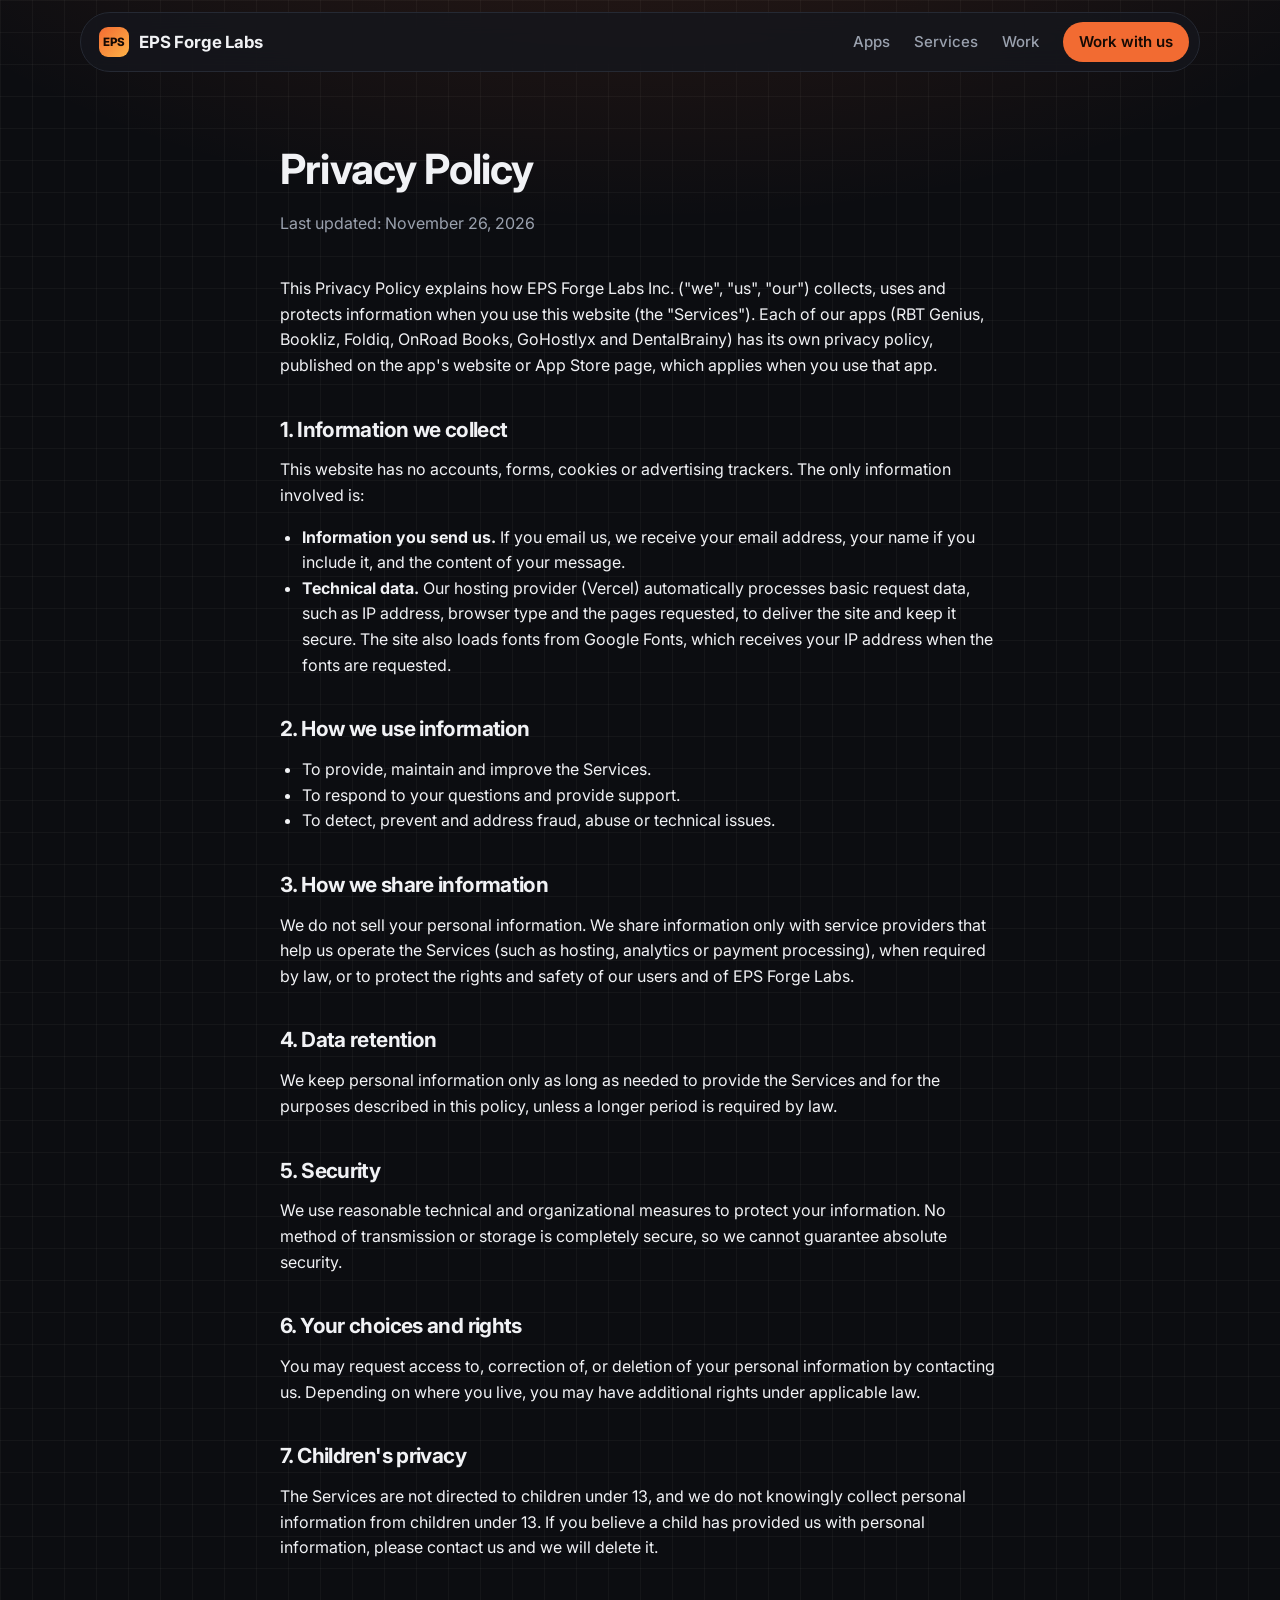
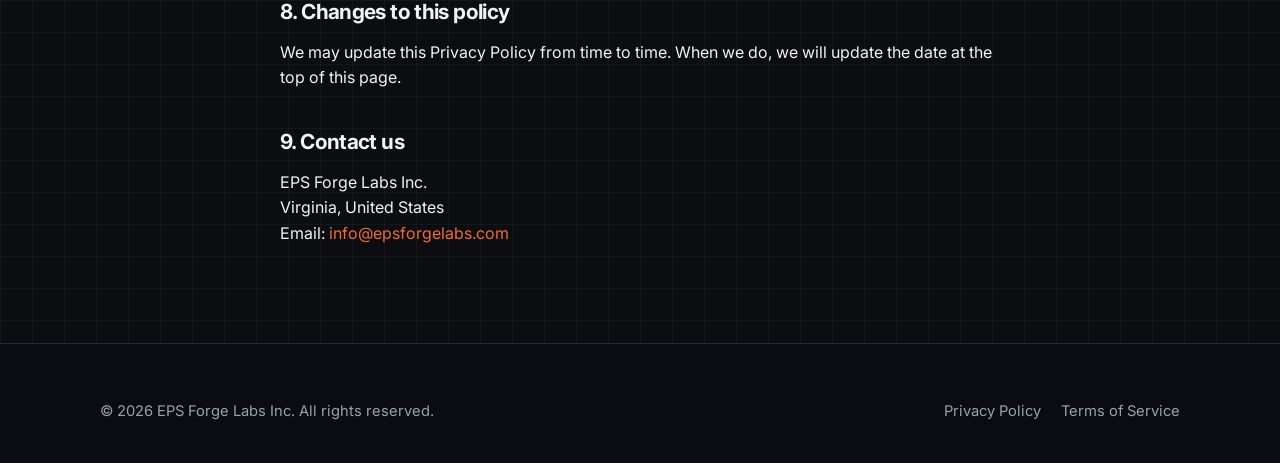
==== commit 2dbd79cb: "Update company name to EPS Forge Labs Inc. The corporation was renamed from EP Spaangberg Inc. to EP" ====
--- a/privacy.html
+++ b/privacy.html
@@ -26,7 +26,7 @@
       <h1>Privacy Policy</h1>
       <p class="updated">Last updated: November 26, 2026</p>
       <!-- TODO: revisar este texto (idealmente con un abogado) antes de publicarlo -->
-      <p>This Privacy Policy explains how EP Spaangberg Inc., operating as EPS Forge Labs ("we", "us", "our"), collects, uses and protects information when you use this website (the "Services"). Each of our apps (RBT Genius, Bookliz, Foldiq, OnRoad Books, GoHostlyx and DentalBrainy) has its own privacy policy, published on the app's website or App Store page, which applies when you use that app.</p>
+      <p>This Privacy Policy explains how EPS Forge Labs Inc. ("we", "us", "our") collects, uses and protects information when you use this website (the "Services"). Each of our apps (RBT Genius, Bookliz, Foldiq, OnRoad Books, GoHostlyx and DentalBrainy) has its own privacy policy, published on the app's website or App Store page, which applies when you use that app.</p>
 
       <h2>1. Information we collect</h2>
       <p>This website has no accounts, forms, cookies or advertising trackers. The only information involved is:</p>
@@ -61,12 +61,12 @@
       <p>We may update this Privacy Policy from time to time. When we do, we will update the date at the top of this page.</p>
 
       <h2>9. Contact us</h2>
-      <p>EP Spaangberg Inc. (EPS Forge Labs)<br>Virginia, United States<br>Email: <a href="mailto:info@epsforgelabs.com">info@epsforgelabs.com</a></p>
+      <p>EPS Forge Labs Inc.<br>Virginia, United States<br>Email: <a href="mailto:info@epsforgelabs.com">info@epsforgelabs.com</a></p>
     </div>
   </main>
   <footer class="site-footer">
     <div class="container">
-      <span>&copy; <span id="year">2026</span> EP Spaangberg Inc. EPS Forge Labs is a brand of EP Spaangberg Inc.</span>
+      <span>&copy; <span id="year">2026</span> EPS Forge Labs Inc. All rights reserved.</span>
       <nav>
         <a href="privacy.html">Privacy Policy</a>
         <a href="terms.html">Terms of Service</a>
